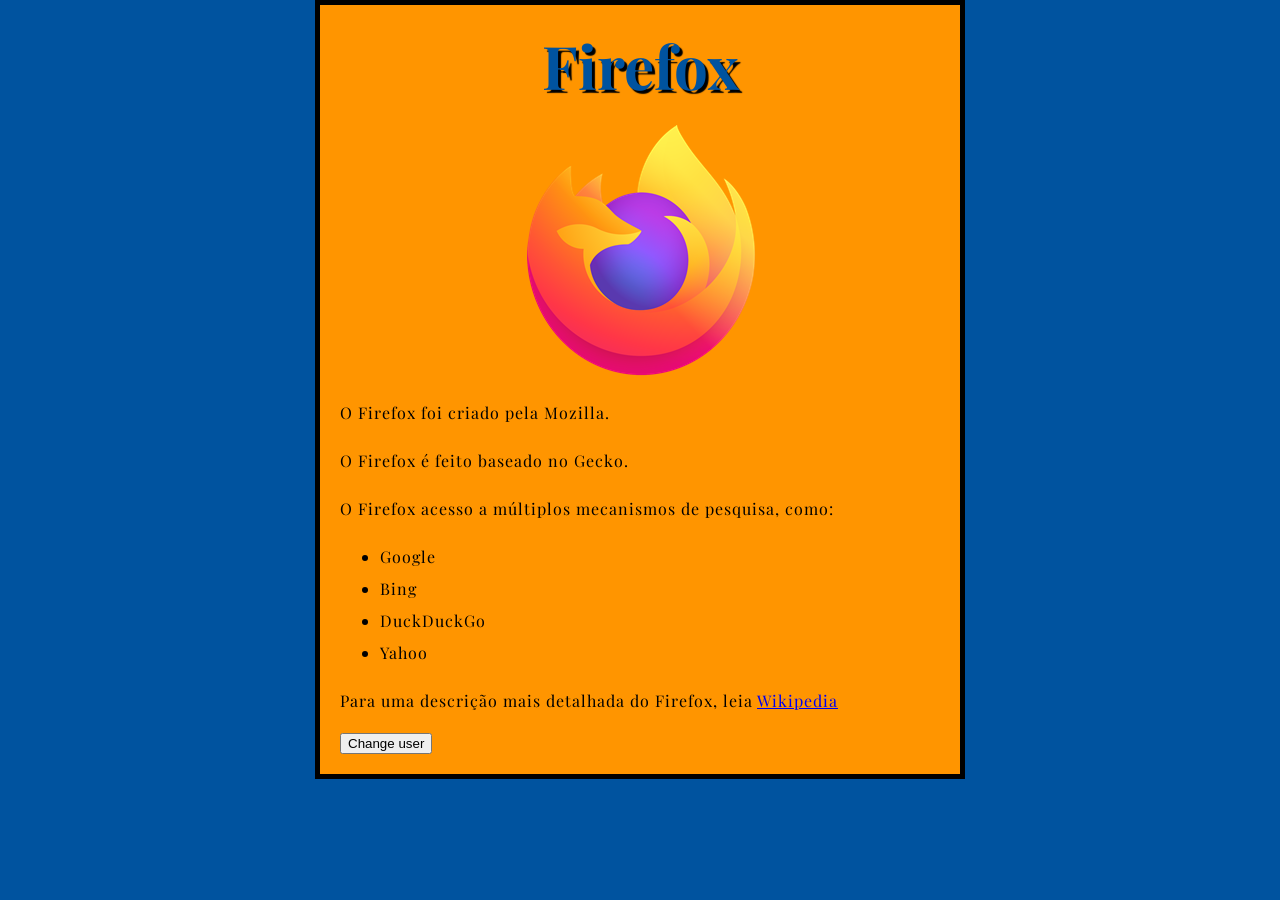
==== index.html @ ab217be6 "Add files via upload" ====
<!doctype html>
<html lang="en-US">
    <head>
        <meta charset="utf-8" />
        <meta name="viewport" content="width=device-width" />
        <title>My test page</title>
        <link href="styles/style.css" rel="stylesheet" />
        <link rel="preconnect" href="https://fonts.googleapis.com" />
        <link rel="preconnect" href="https://fonts.gstatic.com" crossorigin />
        <link
            href="https://fonts.googleapis.com/css2?family=Playfair+Display:ital,wght@0,400..900;1,400..900&display=swap"
            rel="stylesheet"
        />
        <script async src="scripts/main.js"></script>
    </head>
    <body>
        <h1>Firefox</h1>
        <img src="images/firefox-icon.png" alt="Firefox Icon" />
        <p>O Firefox foi criado pela Mozilla.</p>
        <p>O Firefox é feito baseado no Gecko.</p>
        <p>O Firefox acesso a múltiplos mecanismos de pesquisa, como:</p>
        <ul>
            <li>Google</li>
            <li>Bing</li>
            <li>DuckDuckGo</li>
            <li>Yahoo</li>
        </ul>
        <p>
            Para uma descrição mais detalhada do Firefox, leia
            <a href="https://pt.wikipedia.org/wiki/Mozilla_Firefox">Wikipedia</a>
        </p>
        <button>Change user</button>
    </body>
</html>
---- styles/style.css ----
html {
    font-size: 10px;
    font-family: "Playfair Display", sans-serif;
    background-color: #00539f;
}

h1 {
    font-size: 60px;
    text-align: center;
    margin: 0;
    padding: 20px 0;
    color: #00539f;
    text-shadow: 3px 3px 1px black;
}

p,
li {
    font-size: 16px;
    line-height: 2;
    letter-spacing: 1px;
}

body {
    width: 600px;
    margin: 0 auto;
    background-color: #ff9500;
    padding: 0 20px 20px 20px;
    border: 5px solid black;
}

img {
    display: block;
    margin: 0 auto;
    max-width: 100%;
}
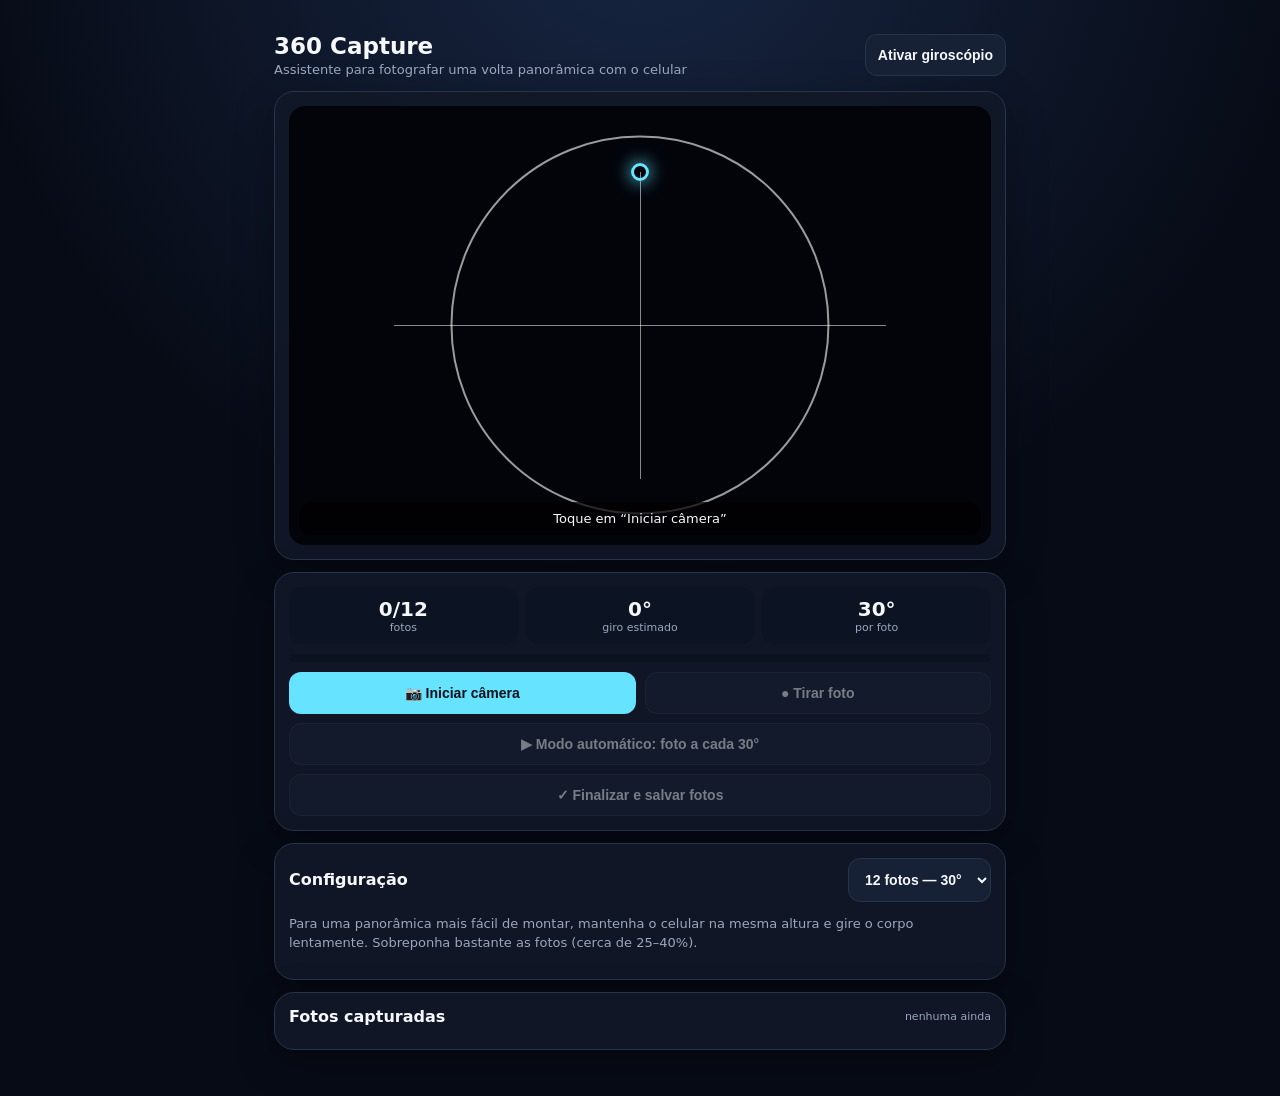
==== commit 70d486e0: "Rename 360-capture.html to index.html" ====
--- a/index.html
+++ b/index.html
@@ -1,34 +1,142 @@
-<!doctype html>
-<html lang="en-US">
-    <head>
-        <meta charset="utf-8" />
-        <meta name="viewport" content="width=device-width" />
-        <title>My test page</title>
-        <link href="styles/style.css" rel="stylesheet" />
-        <link rel="preconnect" href="https://fonts.googleapis.com" />
-        <link rel="preconnect" href="https://fonts.gstatic.com" crossorigin />
-        <link
-            href="https://fonts.googleapis.com/css2?family=Playfair+Display:ital,wght@0,400..900;1,400..900&display=swap"
-            rel="stylesheet"
-        />
-        <script async src="scripts/main.js"></script>
-    </head>
-    <body>
-        <h1>Firefox</h1>
-        <img src="images/firefox-icon.png" alt="Firefox Icon" />
-        <p>O Firefox foi criado pela Mozilla.</p>
-        <p>O Firefox é feito baseado no Gecko.</p>
-        <p>O Firefox acesso a múltiplos mecanismos de pesquisa, como:</p>
-        <ul>
-            <li>Google</li>
-            <li>Bing</li>
-            <li>DuckDuckGo</li>
-            <li>Yahoo</li>
-        </ul>
-        <p>
-            Para uma descrição mais detalhada do Firefox, leia
-            <a href="https://pt.wikipedia.org/wiki/Mozilla_Firefox">Wikipedia</a>
-        </p>
-        <button>Change user</button>
-    </body>
-</html>
+<!doctype html>
+<html lang="pt-BR">
+<head>
+<meta charset="utf-8">
+<meta name="viewport" content="width=device-width,initial-scale=1,viewport-fit=cover">
+<meta name="theme-color" content="#0b1020">
+<title>360 Capture — Assistente de Fotos 360°</title>
+<style>
+:root{--bg:#070b16;--card:#111827;--line:#273449;--text:#f7f8fc;--muted:#9aa7bd;--accent:#66e3ff;--good:#55e39a;--warn:#ffca63}
+*{box-sizing:border-box}body{margin:0;background:radial-gradient(circle at 50% -10%,#182744 0,#070b16 50%);color:var(--text);font-family:system-ui,-apple-system,Segoe UI,Roboto,sans-serif}
+main{max-width:760px;margin:auto;padding:16px 14px 34px}.top{display:flex;justify-content:space-between;align-items:center;gap:12px;margin:5px 0 14px}
+h1{font-size:23px;margin:0}.sub{color:var(--muted);font-size:13px;margin-top:3px}
+.card{background:rgba(17,24,39,.9);border:1px solid var(--line);border-radius:20px;padding:14px;margin:12px 0;box-shadow:0 12px 40px #0005}
+#stage{position:relative;aspect-ratio:3/4;background:#02040a;border-radius:16px;overflow:hidden}
+video{width:100%;height:100%;object-fit:cover}
+#guide{position:absolute;inset:0;pointer-events:none}
+.ring{position:absolute;left:50%;top:50%;width:54%;aspect-ratio:1;border:2px solid #fff9;border-radius:50%;transform:translate(-50%,-50%)}
+.cross:before,.cross:after{content:"";position:absolute;background:#fff8}.cross:before{width:70%;height:1px;left:15%;top:50%}.cross:after{height:70%;width:1px;top:15%;left:50%}
+#target{position:absolute;left:50%;top:15%;transform:translate(-50%,-50%);width:18px;height:18px;border:3px solid var(--accent);border-radius:50%;box-shadow:0 0 18px var(--accent)}
+#msg{position:absolute;left:10px;right:10px;bottom:10px;text-align:center;background:#000b;border-radius:12px;padding:9px;font-size:13px}
+.controls{display:grid;grid-template-columns:1fr 1fr;gap:9px}.full{grid-column:1/-1}
+button,select{border:1px solid var(--line);background:#172136;color:var(--text);border-radius:12px;padding:12px;font-weight:700;font-size:14px}
+button.primary{background:var(--accent);color:#06101a;border:0}button.danger{background:#2a1820;color:#ff9fae}
+button:disabled{opacity:.45}
+.stats{display:grid;grid-template-columns:repeat(3,1fr);gap:8px}.stat{background:#0c1322;border-radius:13px;padding:10px;text-align:center}.num{font-size:20px;font-weight:800}.label{font-size:11px;color:var(--muted)}
+.progress{height:8px;background:#0b1220;border-radius:99px;overflow:hidden;margin:10px 0}.bar{height:100%;width:0;background:linear-gradient(90deg,var(--accent),var(--good));transition:.2s}
+.row{display:flex;justify-content:space-between;align-items:center;gap:8px}.hint{font-size:13px;color:var(--muted);line-height:1.45}
+#thumbs{display:grid;grid-template-columns:repeat(6,1fr);gap:5px}.thumb{aspect-ratio:1;object-fit:cover;width:100%;border-radius:7px;border:1px solid #26334a}
+.small{font-size:11px;color:var(--muted)}
+@media(min-width:650px){main{padding-top:28px}#stage{aspect-ratio:16/10}}
+</style>
+</head>
+<body>
+<main>
+  <div class="top">
+    <div><h1>360 Capture</h1><div class="sub">Assistente para fotografar uma volta panorâmica com o celular</div></div>
+    <button id="motionBtn">Ativar giroscópio</button>
+  </div>
+
+  <div class="card">
+    <div id="stage">
+      <video id="video" autoplay muted playsinline></video>
+      <div id="guide"><div class="ring"></div><div class="cross"></div><div id="target"></div><div id="msg">Toque em “Iniciar câmera”</div></div>
+    </div>
+  </div>
+
+  <div class="card">
+    <div class="stats">
+      <div class="stat"><div class="num" id="count">0/12</div><div class="label">fotos</div></div>
+      <div class="stat"><div class="num" id="angle">0°</div><div class="label">giro estimado</div></div>
+      <div class="stat"><div class="num" id="step">30°</div><div class="label">por foto</div></div>
+    </div>
+    <div class="progress"><div class="bar" id="bar"></div></div>
+    <div class="controls">
+      <button id="start" class="primary">📷 Iniciar câmera</button>
+      <button id="capture" disabled>● Tirar foto</button>
+      <button id="auto" disabled class="full">▶ Modo automático: foto a cada 30°</button>
+      <button id="finish" disabled class="full">✓ Finalizar e salvar fotos</button>
+    </div>
+  </div>
+
+  <div class="card">
+    <div class="row"><strong>Configuração</strong>
+      <select id="shots"><option value="8">8 fotos — 45°</option><option value="12" selected>12 fotos — 30°</option><option value="18">18 fotos — 20°</option><option value="24">24 fotos — 15°</option></select>
+    </div>
+    <p class="hint">Para uma panorâmica mais fácil de montar, mantenha o celular na mesma altura e gire o corpo lentamente. Sobreponha bastante as fotos (cerca de 25–40%).</p>
+  </div>
+
+  <div class="card">
+    <div class="row"><strong>Fotos capturadas</strong><span class="small" id="status">nenhuma ainda</span></div>
+    <div id="thumbs" style="margin-top:9px"></div>
+  </div>
+</main>
+
+<canvas id="canvas" hidden></canvas>
+<script>
+const $=id=>document.getElementById(id);
+const video=$('video'), canvas=$('canvas'), ctx=canvas.getContext('2d');
+let stream=null, photos=[], n=12, step=30, auto=false, timer=null, baseHeading=null, heading=0;
+
+function update(){
+  $('count').textContent=`${photos.length}/${n}`;
+  $('step').textContent=step+'°';
+  $('bar').style.width=(Math.min(photos.length/n,1)*100)+'%';
+  $('status').textContent=photos.length?`${photos.length} capturada(s)`:'nenhuma ainda';
+  $('capture').disabled=!stream || photos.length>=n;
+  $('finish').disabled=photos.length<2;
+  $('auto').disabled=!stream || photos.length>=n;
+}
+function msg(t){$('msg').textContent=t}
+function render(){
+  $('thumbs').innerHTML='';
+  photos.forEach(p=>{let im=new Image();im.src=p.url;im.className='thumb';$('thumbs').appendChild(im)})
+}
+async function startCamera(){
+  try{
+    stream=await navigator.mediaDevices.getUserMedia({video:{facingMode:{ideal:'environment'},width:{ideal:1920},height:{ideal:1080}},audio:false});
+    video.srcObject=stream; await video.play();
+    msg('Câmera pronta. Centralize o alvo e comece pela frente.');
+    $('start').textContent='↻ Reiniciar câmera'; update();
+  }catch(e){msg('Não foi possível abrir a câmera. Permita o acesso e use HTTPS ou localhost.')}
+}
+function take(){
+  if(!stream||photos.length>=n)return;
+  canvas.width=video.videoWidth; canvas.height=video.videoHeight;
+  ctx.drawImage(video,0,0,canvas.width,canvas.height);
+  const url=canvas.toDataURL('image/jpeg',.92);
+  photos.push({url,heading});
+  msg(photos.length<n?`Foto ${photos.length} feita. Gire ${step}° lentamente.`:'Volta completa! Revise as fotos e finalize.');
+  render(); update();
+}
+function autoMode(){
+  if(timer){clearInterval(timer);timer=null;auto=false;$('auto').textContent='▶ Modo automático: foto a cada '+step+'°';return}
+  auto=true;$('auto').textContent='⏸ Pausar automático';
+  take(); timer=setInterval(()=>{if(photos.length>=n){clearInterval(timer);timer=null;auto=false;return} take()},3500);
+}
+function downloadAll(){
+  photos.forEach((p,i)=>{const a=document.createElement('a');a.href=p.url;a.download=`360_${String(i+1).padStart(2,'0')}.jpg`;a.click()});
+  msg('Fotos salvas. Agora você pode montá-las em um editor de panorama/360.');
+}
+$('start').onclick=startCamera;
+$('capture').onclick=take;
+$('auto').onclick=autoMode;
+$('finish').onclick=downloadAll;
+$('shots').onchange=e=>{n=+e.target.value;step=360/n;photos=[];render();update();msg('Configuração alterada. Pronto para uma nova volta.')};
+$('motionBtn').onclick=async()=>{
+  try{
+    if(typeof DeviceOrientationEvent!=='undefined' && typeof DeviceOrientationEvent.requestPermission==='function'){
+      const p=await DeviceOrientationEvent.requestPermission(); if(p!=='granted')throw 0;
+    }
+    window.addEventListener('deviceorientation',e=>{
+      let h=e.webkitCompassHeading ?? (e.alpha==null?null:360-e.alpha);
+      if(h==null)return; if(baseHeading==null)baseHeading=h;
+      heading=Math.round((h-baseHeading+360)%360); $('angle').textContent=heading+'°';
+    });
+    $('motionBtn').textContent='Giroscópio ativo'; msg('Gire devagar. O ângulo mostrado é uma estimativa do sensor do celular.');
+  }catch(e){msg('O navegador não liberou o sensor de movimento. A captura manual continua funcionando.')}
+};
+update();
+</script>
+</body>
+</html>
